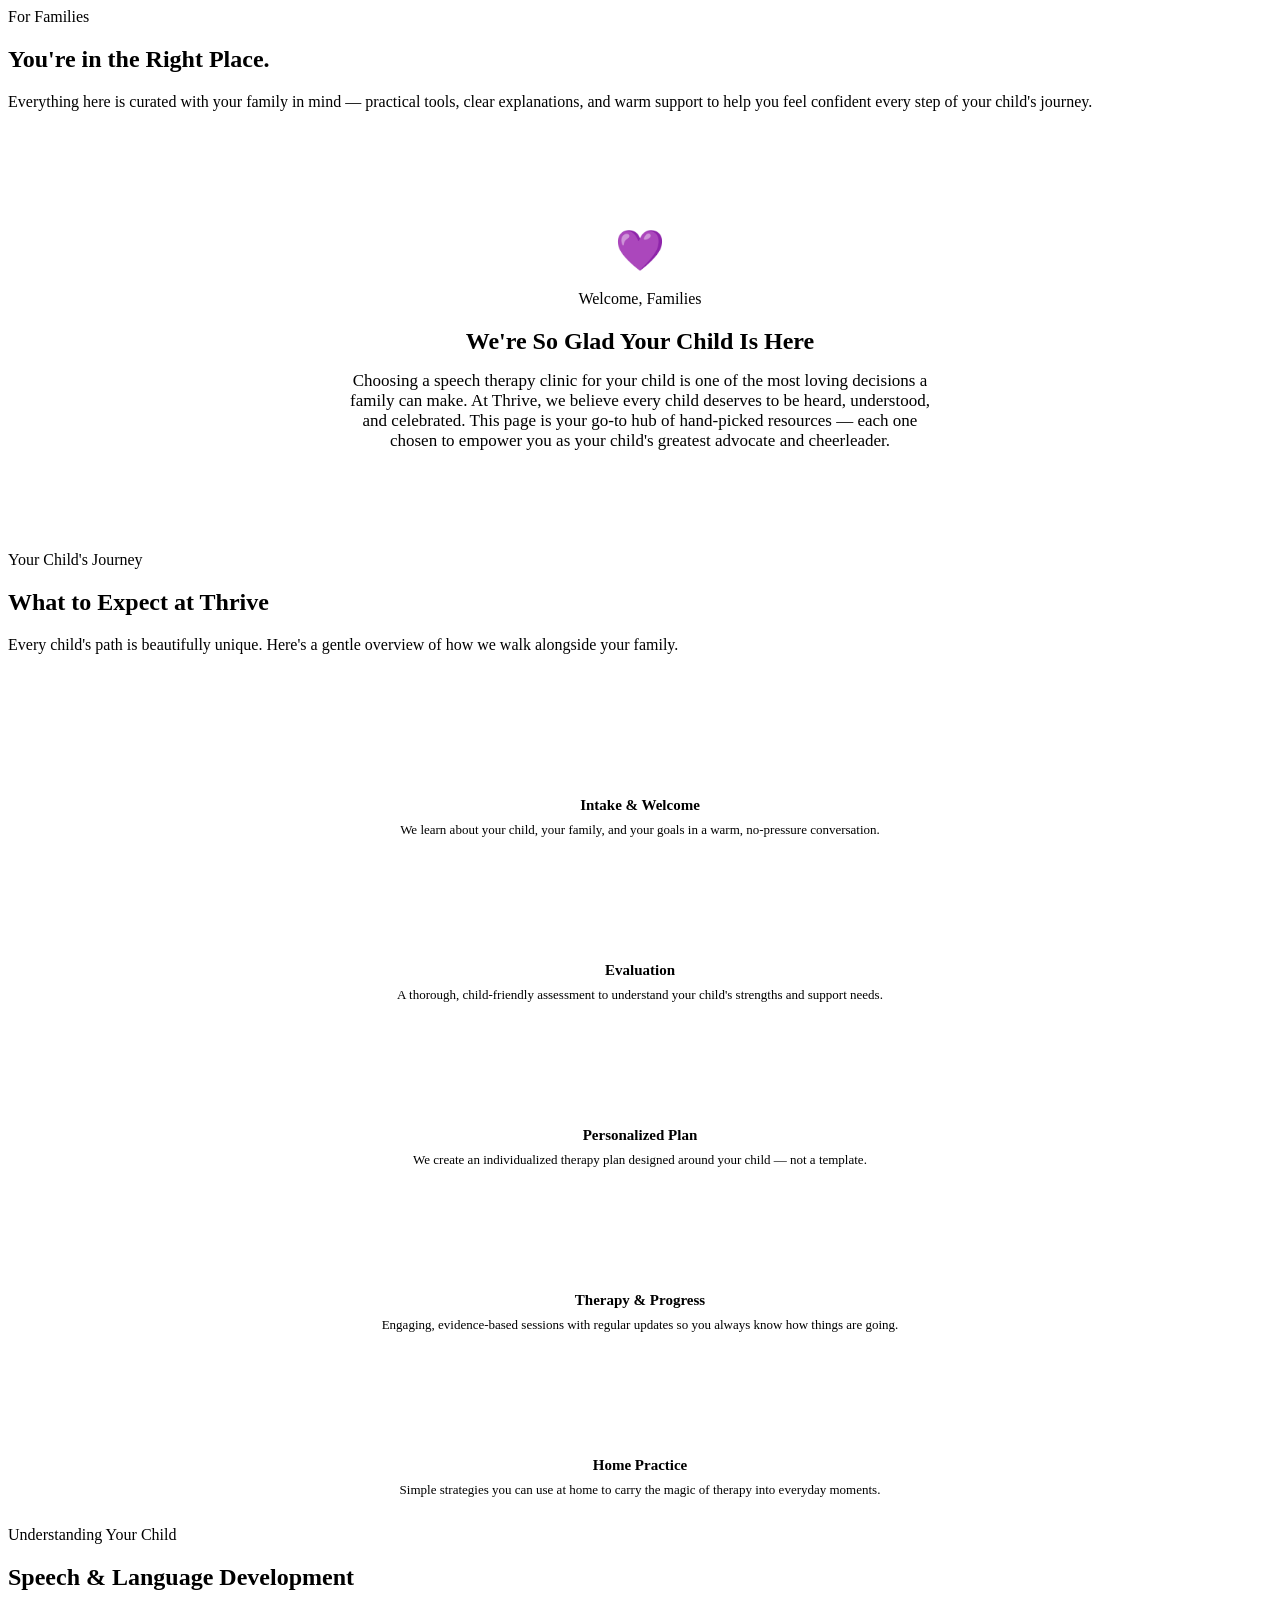
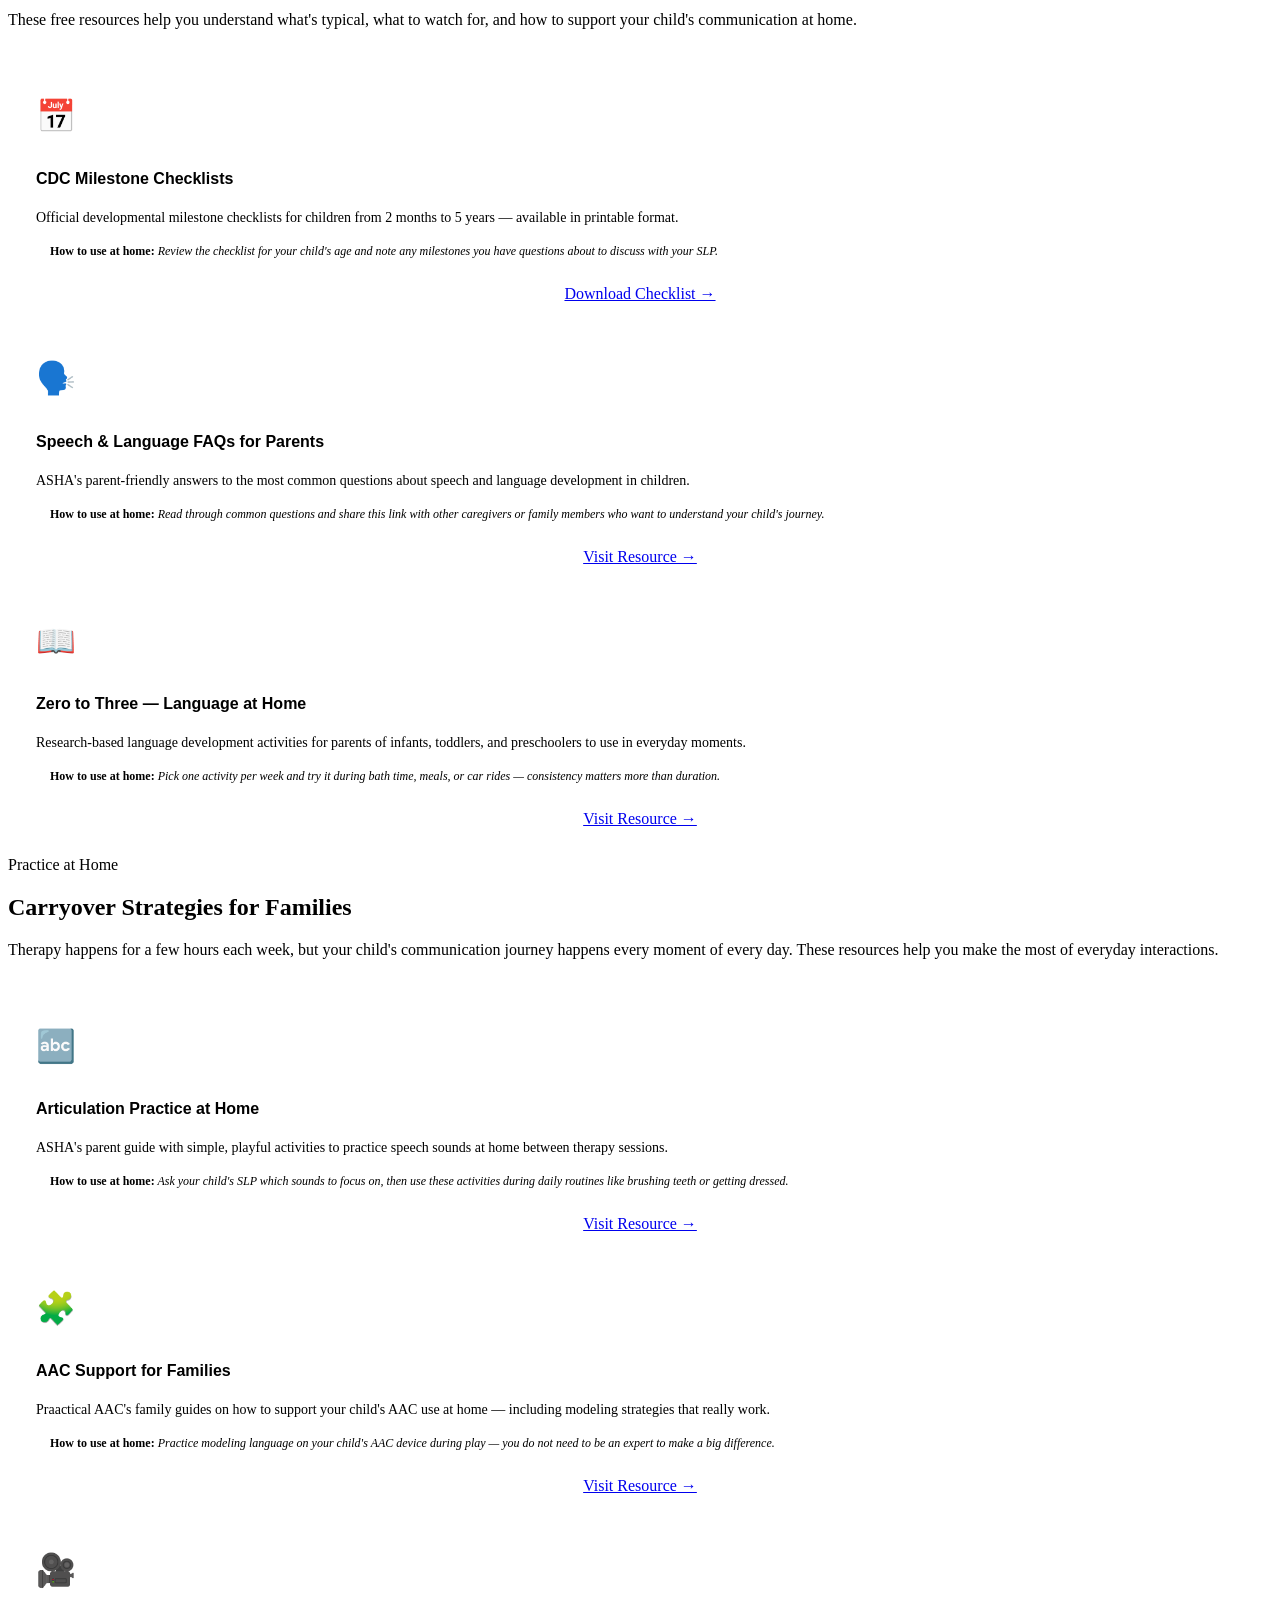
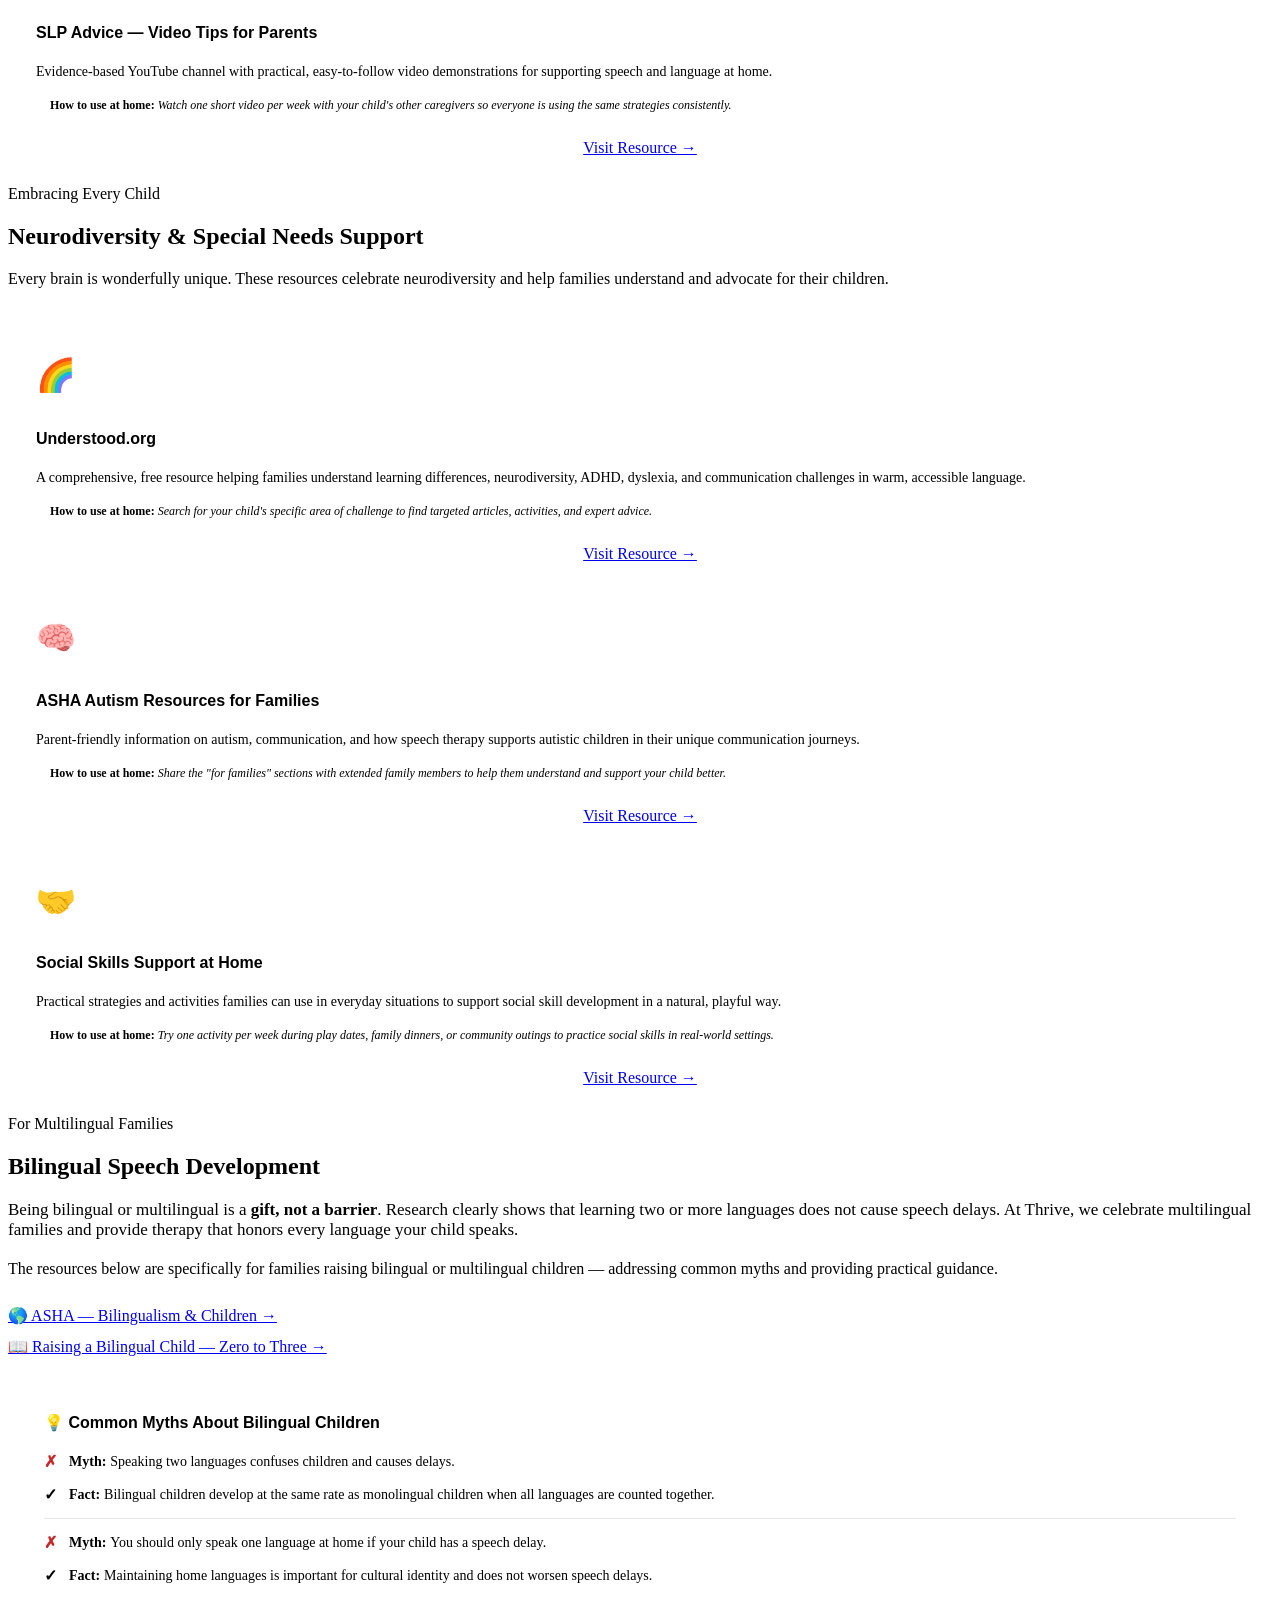
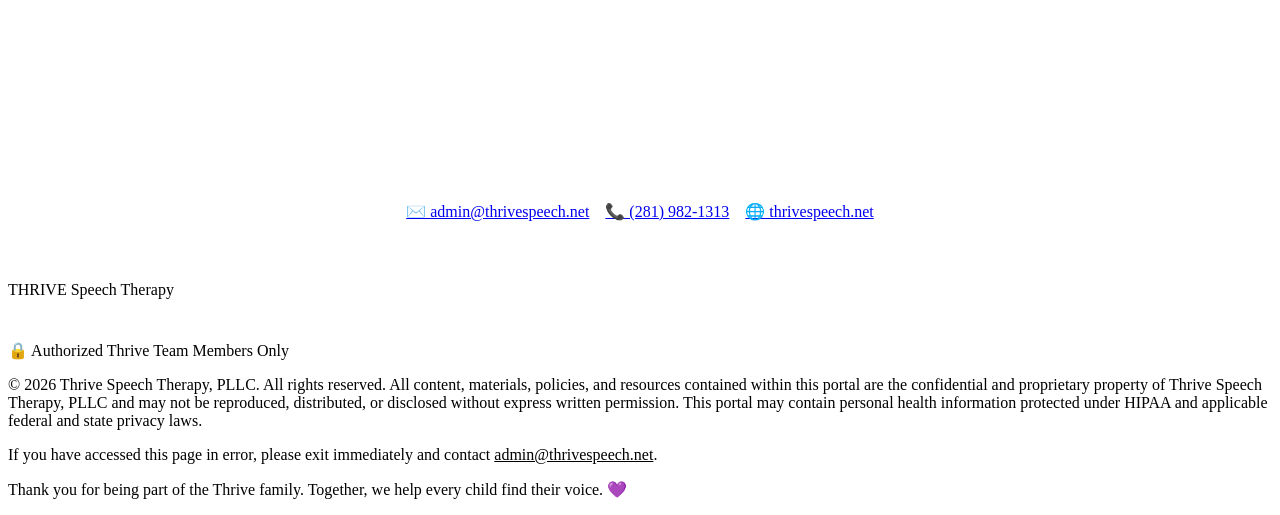
==== parent-resources.html @ df0f77d0 "Add files via upload" ====
<!DOCTYPE html>
<html lang="en">
<head>
<meta charset="UTF-8">
<meta name="viewport" content="width=device-width, initial-scale=1.0">
<title>Parent Resources — Thrive Speech Therapy Internal Portal</title>
<link rel="stylesheet" href="assets/styles.css">
<style>
  .step-card {
    text-align: center;
    padding: 28px 20px;
    background: var(--white);
    border-radius: var(--radius);
    border: 1px solid var(--border);
    transition: all 0.25s;
    position: relative;
  }
  .step-card:hover { transform: translateY(-4px); box-shadow: var(--shadow-hover); }
  .step-num-circle {
    width: 48px; height: 48px;
    border-radius: 50%;
    background: linear-gradient(135deg, var(--mauve), var(--lavender));
    color: #fff;
    font-family: 'Poppins', sans-serif;
    font-size: 18px;
    font-weight: 700;
    display: flex;
    align-items: center;
    justify-content: center;
    margin: 0 auto 16px;
  }
  .step-card h4 { color: var(--dark); margin-bottom: 8px; font-size: 15px; }
  .step-card p { font-size: 13px; margin: 0; }
  .parent-resource-card {
    background: var(--white);
    border: 1px solid var(--border);
    border-radius: var(--radius);
    padding: 28px;
    transition: all 0.25s;
    height: 100%;
    display: flex;
    flex-direction: column;
  }
  .parent-resource-card:hover { transform: translateY(-4px); box-shadow: var(--shadow-hover); border-color: var(--lavender); }
  .parent-resource-card .card-icon { font-size: 32px; margin-bottom: 14px; display: block; }
  .parent-resource-card h4 { color: var(--dark); font-family: 'Poppins', sans-serif; font-size: 16px; margin-bottom: 8px; }
  .parent-resource-card p { font-size: 14px; color: var(--text-muted); flex: 1; margin-bottom: 8px; }
  .home-tip {
    background: var(--off-white);
    border-left: 3px solid var(--sage);
    border-radius: 0 var(--radius-sm) var(--radius-sm) 0;
    padding: 10px 14px;
    font-size: 12px;
    color: var(--text-muted);
    margin-bottom: 16px;
    font-style: italic;
  }
  .home-tip strong { color: var(--sage-dark); font-style: normal; }
  .parent-resource-card .btn { width: 100%; text-align: center; justify-content: center; }
</style>
</head>
<body>

<!-- HERO -->
<section class="hero" style="background:linear-gradient(135deg, var(--sage) 0%, #5a7a72 40%, var(--mauve) 100%);">
  <div class="hero-badge">For Families</div>
  <h1>You're in the Right Place.</h1>
  <p>Everything here is curated with your family in mind — practical tools, clear explanations, and warm support to help you feel confident every step of your child's journey.</p>
</section>

<!-- WELCOME MESSAGE -->
<section class="section-sm bg-off-white" style="padding:60px 0;">
  <div class="container">
    <div style="background:var(--white);border-radius:var(--radius);padding:40px;border:1px solid var(--border);max-width:800px;margin:0 auto;text-align:center;">
      <span style="font-size:40px;display:block;margin-bottom:16px;">💜</span>
      <span class="section-label" style="text-align:center;display:block;">Welcome, Families</span>
      <h2 style="color:var(--dark);margin-bottom:16px;">We're So Glad Your Child Is Here</h2>
      <p style="font-size:17px;max-width:600px;margin:0 auto;">Choosing a speech therapy clinic for your child is one of the most loving decisions a family can make. At Thrive, we believe every child deserves to be heard, understood, and celebrated. This page is your go-to hub of hand-picked resources — each one chosen to empower you as your child's greatest advocate and cheerleader.</p>
    </div>
  </div>
</section>

<!-- WHAT TO EXPECT -->
<section class="section bg-white">
  <div class="container">
    <span class="section-label">Your Child's Journey</span>
    <h2 class="section-title">What to Expect at Thrive</h2>
    <div class="divider"></div>
    <p class="section-subtitle" style="margin-bottom:48px;">Every child's path is beautifully unique. Here's a gentle overview of how we walk alongside your family.</p>
    <div class="grid-4" style="gap:20px;">
      <div class="step-card">
        <div class="step-num-circle">1</div>
        <h4>Intake & Welcome</h4>
        <p>We learn about your child, your family, and your goals in a warm, no-pressure conversation.</p>
      </div>
      <div class="step-card">
        <div class="step-num-circle">2</div>
        <h4>Evaluation</h4>
        <p>A thorough, child-friendly assessment to understand your child's strengths and support needs.</p>
      </div>
      <div class="step-card">
        <div class="step-num-circle">3</div>
        <h4>Personalized Plan</h4>
        <p>We create an individualized therapy plan designed around your child — not a template.</p>
      </div>
      <div class="step-card">
        <div class="step-num-circle">4</div>
        <h4>Therapy & Progress</h4>
        <p>Engaging, evidence-based sessions with regular updates so you always know how things are going.</p>
      </div>
      <div class="step-card">
        <div class="step-num-circle">5</div>
        <h4>Home Practice</h4>
        <p>Simple strategies you can use at home to carry the magic of therapy into everyday moments.</p>
      </div>
    </div>
  </div>
</section>

<!-- SPEECH DEVELOPMENT -->
<section class="section bg-off-white">
  <div class="container">
    <span class="section-label">Understanding Your Child</span>
    <h2 class="section-title">Speech &amp; Language Development</h2>
    <div class="divider"></div>
    <p class="section-subtitle" style="margin-bottom:40px;">These free resources help you understand what's typical, what to watch for, and how to support your child's communication at home.</p>
    <div class="grid-3">
      <div class="parent-resource-card">
        <span class="card-icon">📅</span>
        <h4>CDC Milestone Checklists</h4>
        <p>Official developmental milestone checklists for children from 2 months to 5 years — available in printable format.</p>
        <div class="home-tip"><strong>How to use at home:</strong> Review the checklist for your child's age and note any milestones you have questions about to discuss with your SLP.</div>
        <a href="https://www.cdc.gov/ncbddd/actearly/pdf/checklists/Checklists-with-Tips_Reader_508.pdf" target="_blank" rel="noopener" class="btn btn-sage">Download Checklist →</a>
      </div>
      <div class="parent-resource-card">
        <span class="card-icon">🗣️</span>
        <h4>Speech & Language FAQs for Parents</h4>
        <p>ASHA's parent-friendly answers to the most common questions about speech and language development in children.</p>
        <div class="home-tip"><strong>How to use at home:</strong> Read through common questions and share this link with other caregivers or family members who want to understand your child's journey.</div>
        <a href="https://www.asha.org/public/speech/development/speech-and-language-development-faqs/" target="_blank" rel="noopener" class="btn btn-sage">Visit Resource →</a>
      </div>
      <div class="parent-resource-card">
        <span class="card-icon">📖</span>
        <h4>Zero to Three — Language at Home</h4>
        <p>Research-based language development activities for parents of infants, toddlers, and preschoolers to use in everyday moments.</p>
        <div class="home-tip"><strong>How to use at home:</strong> Pick one activity per week and try it during bath time, meals, or car rides — consistency matters more than duration.</div>
        <a href="https://www.zerotothree.org/early-development/talking-and-communication/" target="_blank" rel="noopener" class="btn btn-sage">Visit Resource →</a>
      </div>
    </div>
  </div>
</section>

<!-- HOME PRACTICE -->
<section class="section bg-white">
  <div class="container">
    <span class="section-label">Practice at Home</span>
    <h2 class="section-title">Carryover Strategies for Families</h2>
    <div class="divider"></div>
    <p class="section-subtitle" style="margin-bottom:40px;">Therapy happens for a few hours each week, but your child's communication journey happens every moment of every day. These resources help you make the most of everyday interactions.</p>
    <div class="grid-3">
      <div class="parent-resource-card">
        <span class="card-icon">🔤</span>
        <h4>Articulation Practice at Home</h4>
        <p>ASHA's parent guide with simple, playful activities to practice speech sounds at home between therapy sessions.</p>
        <div class="home-tip"><strong>How to use at home:</strong> Ask your child's SLP which sounds to focus on, then use these activities during daily routines like brushing teeth or getting dressed.</div>
        <a href="https://www.asha.org/public/speech/disorders/speech-sound-disorders-articulation-and-phonology/" target="_blank" rel="noopener" class="btn btn-outline">Visit Resource →</a>
      </div>
      <div class="parent-resource-card">
        <span class="card-icon">🧩</span>
        <h4>AAC Support for Families</h4>
        <p>Praactical AAC's family guides on how to support your child's AAC use at home — including modeling strategies that really work.</p>
        <div class="home-tip"><strong>How to use at home:</strong> Practice modeling language on your child's AAC device during play — you do not need to be an expert to make a big difference.</div>
        <a href="https://www.praacticalaac.org/category/families/" target="_blank" rel="noopener" class="btn btn-outline">Visit Resource →</a>
      </div>
      <div class="parent-resource-card">
        <span class="card-icon">🎥</span>
        <h4>SLP Advice — Video Tips for Parents</h4>
        <p>Evidence-based YouTube channel with practical, easy-to-follow video demonstrations for supporting speech and language at home.</p>
        <div class="home-tip"><strong>How to use at home:</strong> Watch one short video per week with your child's other caregivers so everyone is using the same strategies consistently.</div>
        <a href="https://www.youtube.com/@SLPAdvice" target="_blank" rel="noopener" class="btn btn-outline">Visit Resource →</a>
      </div>
    </div>
  </div>
</section>

<!-- NEURODIVERSITY & SPECIAL NEEDS -->
<section class="section bg-sage-soft">
  <div class="container">
    <span class="section-label">Embracing Every Child</span>
    <h2 class="section-title">Neurodiversity &amp; Special Needs Support</h2>
    <div class="divider" style="background:linear-gradient(to right, var(--sage), var(--lavender));"></div>
    <p class="section-subtitle" style="margin-bottom:40px;">Every brain is wonderfully unique. These resources celebrate neurodiversity and help families understand and advocate for their children.</p>
    <div class="grid-3">
      <div class="parent-resource-card">
        <span class="card-icon">🌈</span>
        <h4>Understood.org</h4>
        <p>A comprehensive, free resource helping families understand learning differences, neurodiversity, ADHD, dyslexia, and communication challenges in warm, accessible language.</p>
        <div class="home-tip"><strong>How to use at home:</strong> Search for your child's specific area of challenge to find targeted articles, activities, and expert advice.</div>
        <a href="https://www.understood.org/" target="_blank" rel="noopener" class="btn btn-sage">Visit Resource →</a>
      </div>
      <div class="parent-resource-card">
        <span class="card-icon">🧠</span>
        <h4>ASHA Autism Resources for Families</h4>
        <p>Parent-friendly information on autism, communication, and how speech therapy supports autistic children in their unique communication journeys.</p>
        <div class="home-tip"><strong>How to use at home:</strong> Share the "for families" sections with extended family members to help them understand and support your child better.</div>
        <a href="https://www.asha.org/public/speech/disorders/autism/" target="_blank" rel="noopener" class="btn btn-sage">Visit Resource →</a>
      </div>
      <div class="parent-resource-card">
        <span class="card-icon">🤝</span>
        <h4>Social Skills Support at Home</h4>
        <p>Practical strategies and activities families can use in everyday situations to support social skill development in a natural, playful way.</p>
        <div class="home-tip"><strong>How to use at home:</strong> Try one activity per week during play dates, family dinners, or community outings to practice social skills in real-world settings.</div>
        <a href="https://www.understood.org/articles/social-skills-activities-for-kids" target="_blank" rel="noopener" class="btn btn-sage">Visit Resource →</a>
      </div>
    </div>
  </div>
</section>

<!-- BILINGUAL FAMILIES -->
<section class="section bg-white">
  <div class="container">
    <span class="section-label">For Multilingual Families</span>
    <h2 class="section-title">Bilingual Speech Development</h2>
    <div class="divider"></div>
    <div class="grid-2" style="gap:48px;align-items:center;">
      <div>
        <p style="font-size:17px;margin-bottom:20px;">Being bilingual or multilingual is a <strong style="color:var(--mauve);">gift, not a barrier</strong>. Research clearly shows that learning two or more languages does not cause speech delays. At Thrive, we celebrate multilingual families and provide therapy that honors every language your child speaks.</p>
        <p style="margin-bottom:28px;">The resources below are specifically for families raising bilingual or multilingual children — addressing common myths and providing practical guidance.</p>
        <div style="display:flex;flex-direction:column;gap:12px;">
          <a href="https://www.asha.org/public/speech/development/bilingualism/" target="_blank" rel="noopener" class="btn btn-outline">🌎 ASHA — Bilingualism & Children →</a>
          <a href="https://www.zerotothree.org/early-development/talking-and-communication/raising-a-bilingual-child/" target="_blank" rel="noopener" class="btn btn-outline">📖 Raising a Bilingual Child — Zero to Three →</a>
        </div>
      </div>
      <div style="background:var(--lilac);border-radius:var(--radius);padding:36px;">
        <h4 style="color:var(--dark);font-family:'Poppins',sans-serif;margin-bottom:20px;">💡 Common Myths About Bilingual Children</h4>
        <div style="display:flex;flex-direction:column;gap:14px;">
          <div style="display:flex;gap:12px;align-items:flex-start;">
            <span style="color:#C62828;font-weight:700;flex-shrink:0;">✗</span>
            <div><strong style="font-size:14px;color:var(--dark);">Myth:</strong> <span style="font-size:14px;color:var(--text-muted);">Speaking two languages confuses children and causes delays.</span></div>
          </div>
          <div style="display:flex;gap:12px;align-items:flex-start;">
            <span style="color:var(--sage);font-weight:700;flex-shrink:0;">✓</span>
            <div><strong style="font-size:14px;color:var(--dark);">Fact:</strong> <span style="font-size:14px;color:var(--text-muted);">Bilingual children develop at the same rate as monolingual children when all languages are counted together.</span></div>
          </div>
          <div style="height:1px;background:rgba(104,91,114,0.15);"></div>
          <div style="display:flex;gap:12px;align-items:flex-start;">
            <span style="color:#C62828;font-weight:700;flex-shrink:0;">✗</span>
            <div><strong style="font-size:14px;color:var(--dark);">Myth:</strong> <span style="font-size:14px;color:var(--text-muted);">You should only speak one language at home if your child has a speech delay.</span></div>
          </div>
          <div style="display:flex;gap:12px;align-items:flex-start;">
            <span style="color:var(--sage);font-weight:700;flex-shrink:0;">✓</span>
            <div><strong style="font-size:14px;color:var(--dark);">Fact:</strong> <span style="font-size:14px;color:var(--text-muted);">Maintaining home languages is important for cultural identity and does not worsen speech delays.</span></div>
          </div>
        </div>
      </div>
    </div>
  </div>
</section>

<!-- CONTACT & SUPPORT -->
<section class="section-sm bg-mauve" style="padding:60px 0;text-align:center;">
  <div class="container">
    <h3 style="color:#fff;font-family:'Poppins',sans-serif;margin-bottom:12px;">We Are Always Here for Your Family</h3>
    <p style="color:rgba(255,255,255,0.8);margin-bottom:28px;max-width:500px;margin-left:auto;margin-right:auto;">Have a question about your child's progress, a resource, or anything at all? Please reach out — we are honored to support your family's journey.</p>
    <div style="display:flex;gap:16px;justify-content:center;flex-wrap:wrap;">
      <a href="mailto:admin@thrivespeech.net" class="btn btn-secondary">✉️ admin@thrivespeech.net</a>
      <a href="tel:+12819821313" class="btn btn-secondary">📞 (281) 982-1313</a>
      <a href="https://thrivespeech.net" target="_blank" rel="noopener" class="btn btn-secondary">🌐 thrivespeech.net</a>
    </div>
  </div>
</section>

<!-- FOOTER -->
<footer class="site-footer">
  <div class="footer-logo">THRIVE Speech Therapy</div>
  <p style="color:rgba(255,255,255,0.6);font-size:13px;">Internal Staff Portal</p>
  <div class="footer-restricted">🔒 Authorized Thrive Team Members Only</div>
  <p class="footer-legal">© 2026 Thrive Speech Therapy, PLLC. All rights reserved. All content, materials, policies, and resources contained within this portal are the confidential and proprietary property of Thrive Speech Therapy, PLLC and may not be reproduced, distributed, or disclosed without express written permission. This portal may contain personal health information protected under HIPAA and applicable federal and state privacy laws.</p>
  <p class="footer-legal">If you have accessed this page in error, please exit immediately and contact <a href="mailto:admin@thrivespeech.net" style="color:var(--lavender);">admin@thrivespeech.net</a>.</p>
  <p class="footer-heart">Thank you for being part of the Thrive family. Together, we help every child find their voice. 💜</p>
</footer>

</body>
</html>
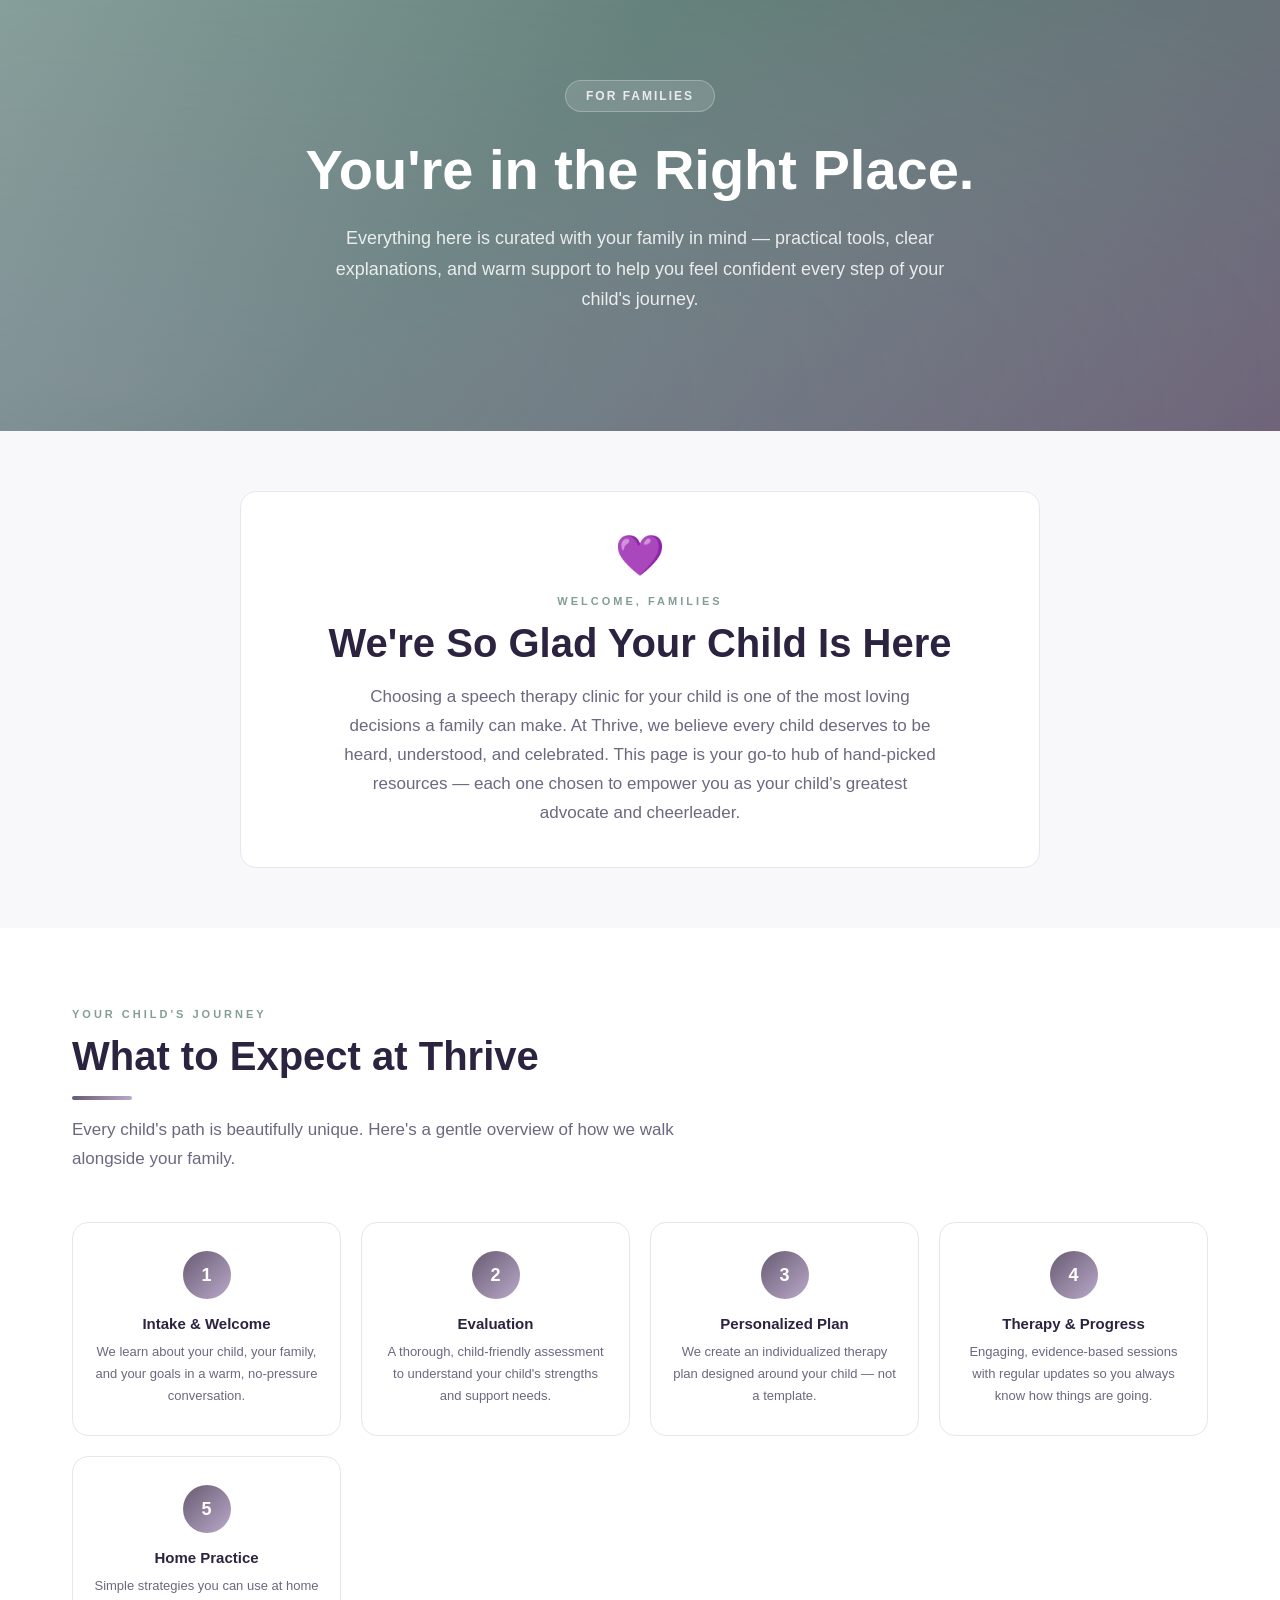
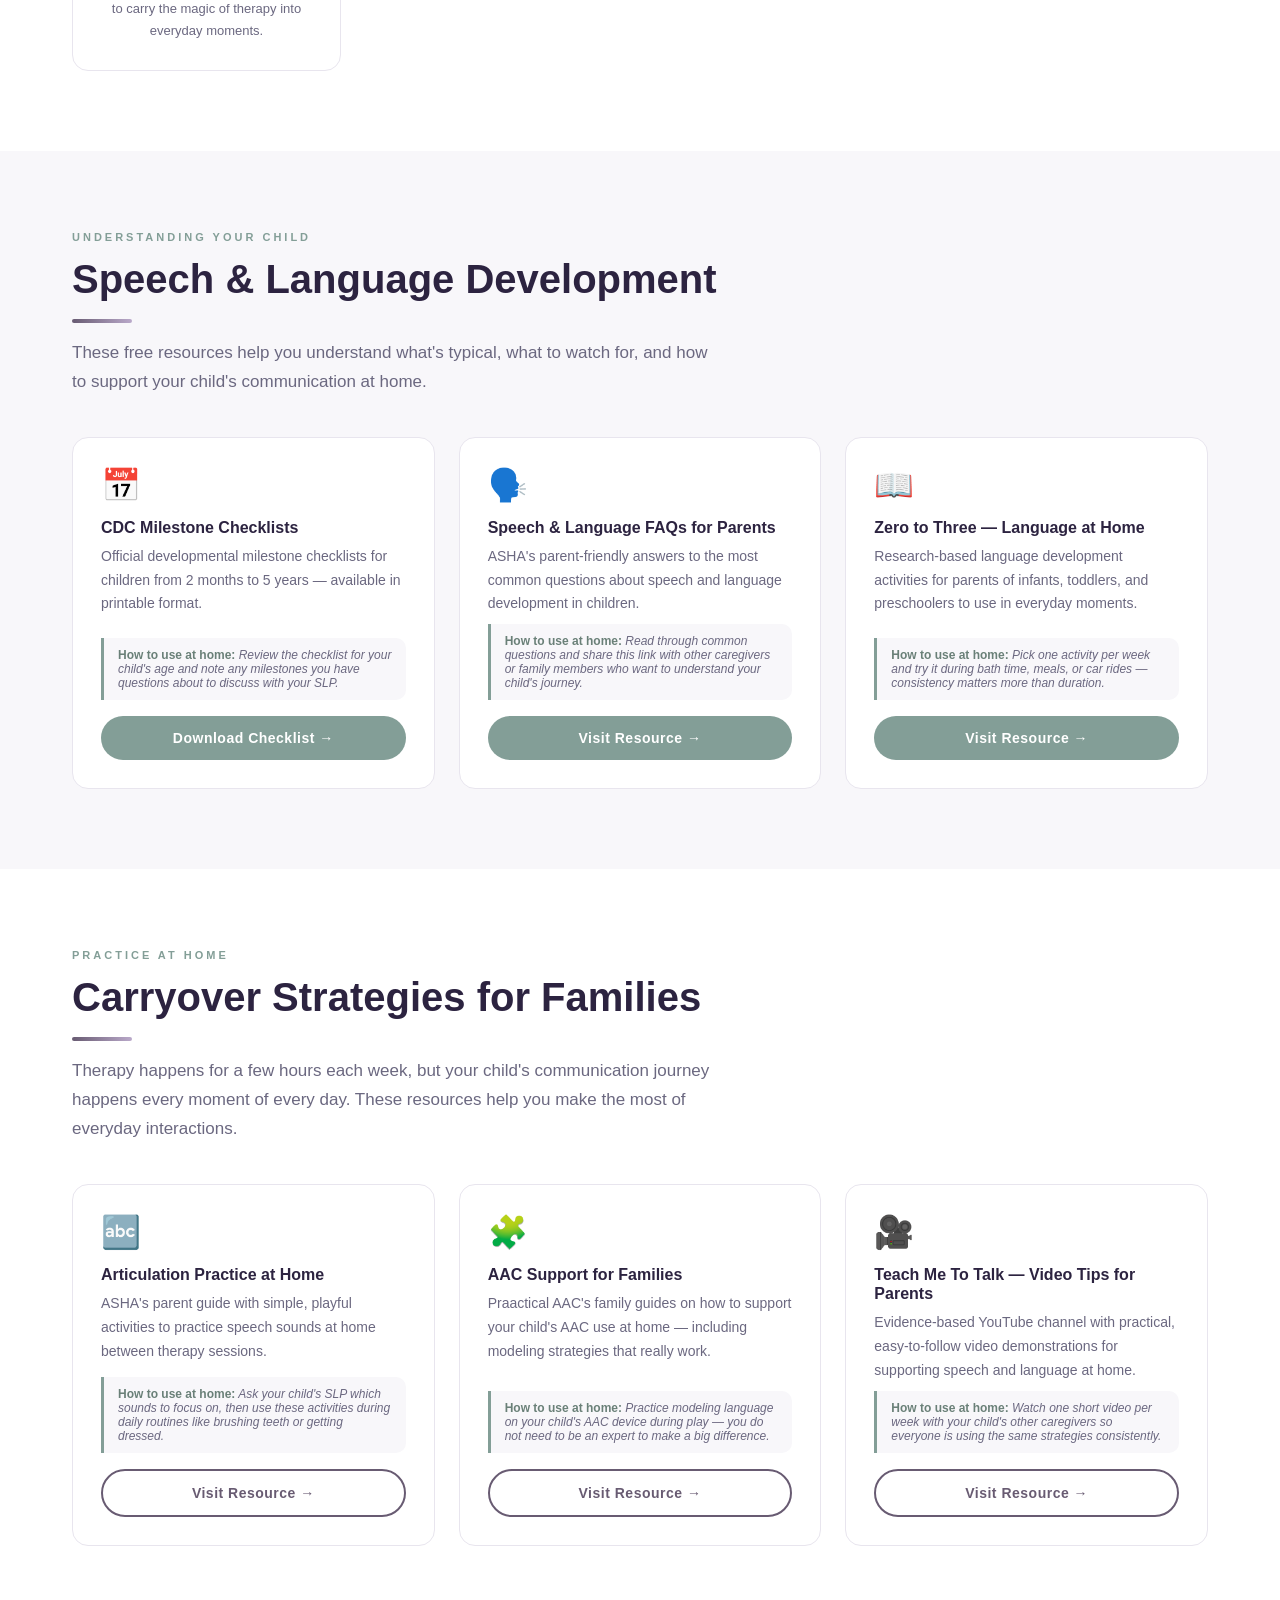
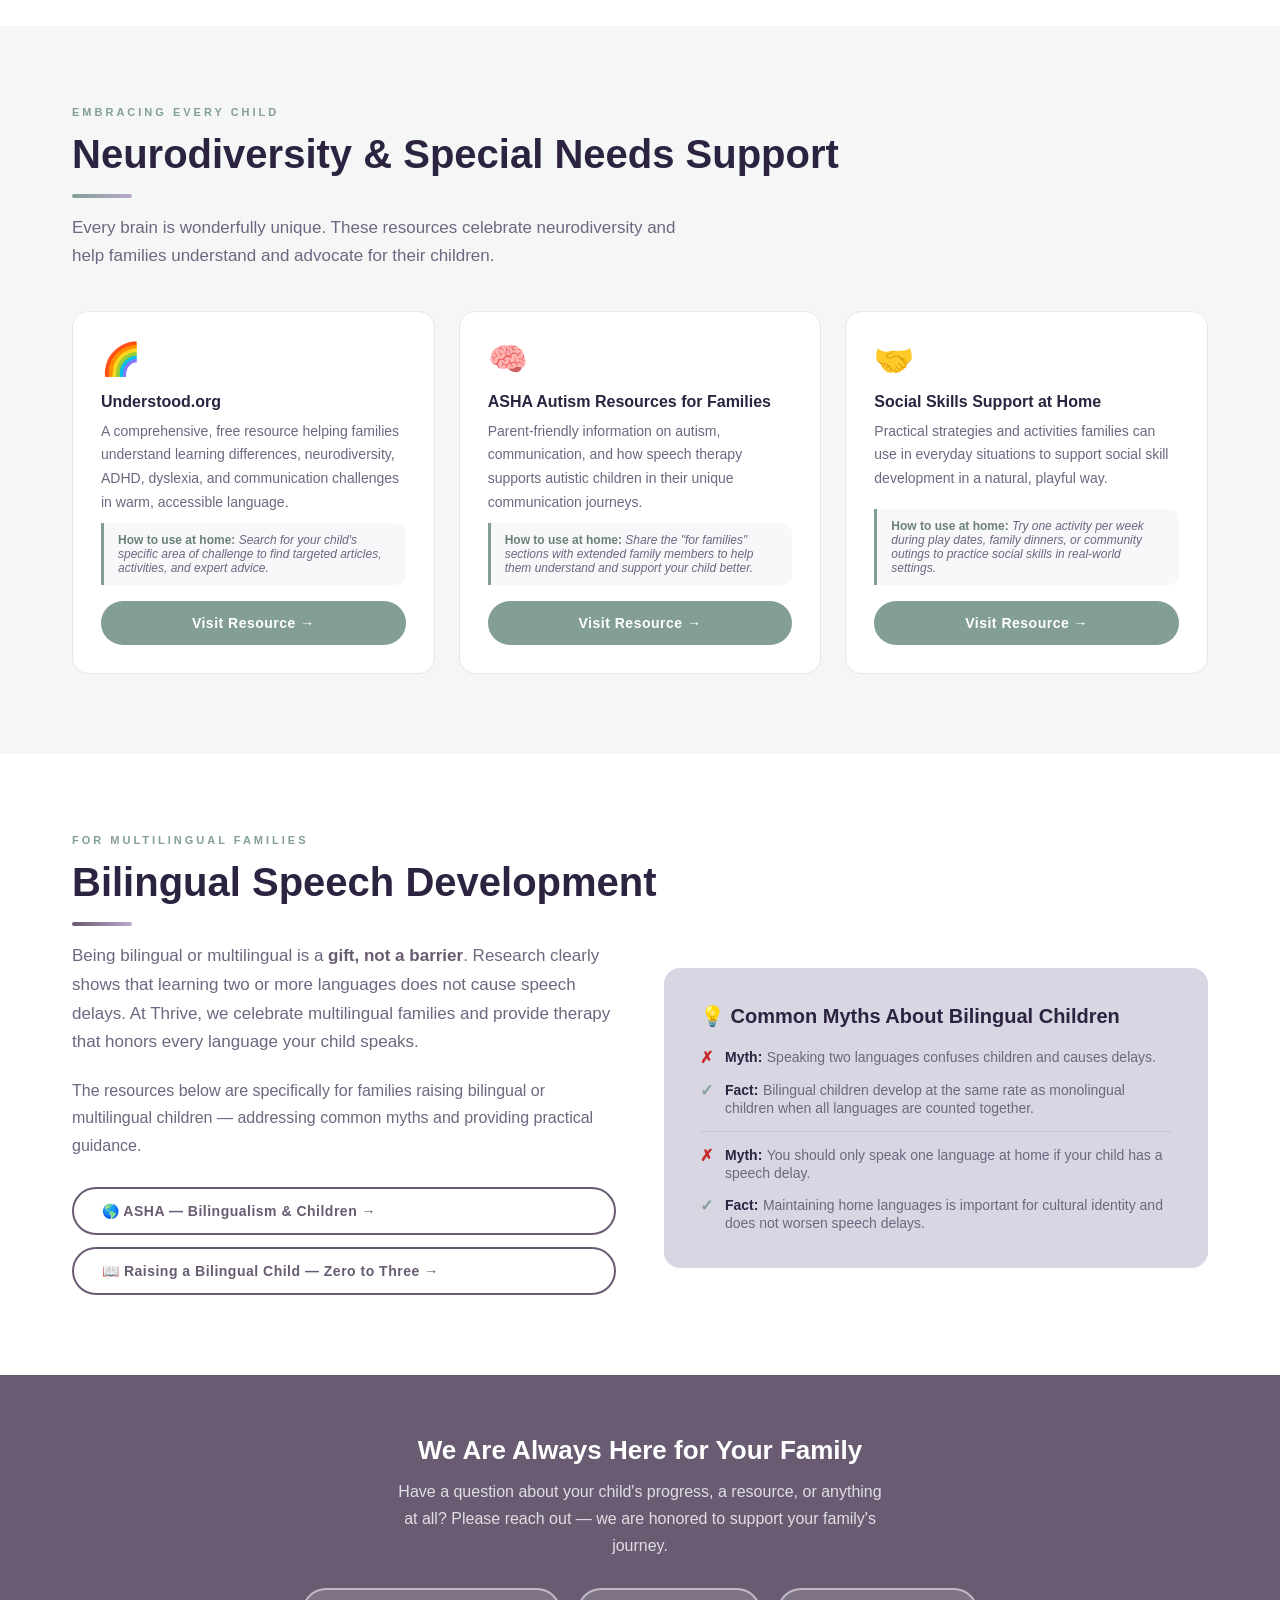
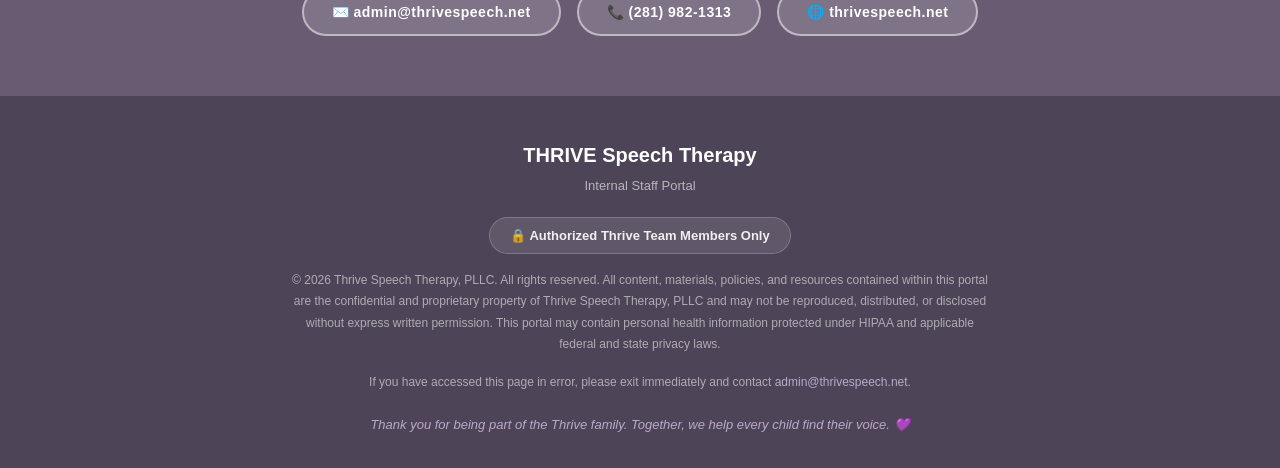
==== commit 8482e069: "Parent resources: replace dead outside links Co-Authored-By: Claude Opus 5.5 <noreply@anthropic.com>" ====
--- a/parent-resources.html
+++ b/parent-resources.html
@@ -130,14 +130,14 @@
         <h4>CDC Milestone Checklists</h4>
         <p>Official developmental milestone checklists for children from 2 months to 5 years — available in printable format.</p>
         <div class="home-tip"><strong>How to use at home:</strong> Review the checklist for your child's age and note any milestones you have questions about to discuss with your SLP.</div>
-        <a href="https://www.cdc.gov/ncbddd/actearly/pdf/checklists/Checklists-with-Tips_Reader_508.pdf" target="_blank" rel="noopener" class="btn btn-sage">Download Checklist →</a>
+        <a href="https://www.cdc.gov/act-early/resources/milestone-checklists.html" target="_blank" rel="noopener" class="btn btn-sage">Download Checklist →</a>
       </div>
       <div class="parent-resource-card">
         <span class="card-icon">🗣️</span>
         <h4>Speech & Language FAQs for Parents</h4>
         <p>ASHA's parent-friendly answers to the most common questions about speech and language development in children.</p>
         <div class="home-tip"><strong>How to use at home:</strong> Read through common questions and share this link with other caregivers or family members who want to understand your child's journey.</div>
-        <a href="https://www.asha.org/public/speech/development/speech-and-language-development-faqs/" target="_blank" rel="noopener" class="btn btn-sage">Visit Resource →</a>
+        <a href="https://helpingyoucommunicate.org/article/tips-for-your-childs-speech-and-language-development" target="_blank" rel="noopener" class="btn btn-sage">Visit Resource →</a>
       </div>
       <div class="parent-resource-card">
         <span class="card-icon">📖</span>
@@ -163,21 +163,21 @@
         <h4>Articulation Practice at Home</h4>
         <p>ASHA's parent guide with simple, playful activities to practice speech sounds at home between therapy sessions.</p>
         <div class="home-tip"><strong>How to use at home:</strong> Ask your child's SLP which sounds to focus on, then use these activities during daily routines like brushing teeth or getting dressed.</div>
-        <a href="https://www.asha.org/public/speech/disorders/speech-sound-disorders-articulation-and-phonology/" target="_blank" rel="noopener" class="btn btn-outline">Visit Resource →</a>
+        <a href="https://helpingyoucommunicate.org/article/speech-sound-disorders" target="_blank" rel="noopener" class="btn btn-outline">Visit Resource →</a>
       </div>
       <div class="parent-resource-card">
         <span class="card-icon">🧩</span>
         <h4>AAC Support for Families</h4>
         <p>Praactical AAC's family guides on how to support your child's AAC use at home — including modeling strategies that really work.</p>
         <div class="home-tip"><strong>How to use at home:</strong> Practice modeling language on your child's AAC device during play — you do not need to be an expert to make a big difference.</div>
-        <a href="https://www.praacticalaac.org/category/families/" target="_blank" rel="noopener" class="btn btn-outline">Visit Resource →</a>
+        <a href="https://praacticalaac.org/getting-started-with-stepping-into-aac/" target="_blank" rel="noopener" class="btn btn-outline">Visit Resource →</a>
       </div>
       <div class="parent-resource-card">
         <span class="card-icon">🎥</span>
-        <h4>SLP Advice — Video Tips for Parents</h4>
+        <h4>Teach Me To Talk — Video Tips for Parents</h4>
         <p>Evidence-based YouTube channel with practical, easy-to-follow video demonstrations for supporting speech and language at home.</p>
         <div class="home-tip"><strong>How to use at home:</strong> Watch one short video per week with your child's other caregivers so everyone is using the same strategies consistently.</div>
-        <a href="https://www.youtube.com/@SLPAdvice" target="_blank" rel="noopener" class="btn btn-outline">Visit Resource →</a>
+        <a href="https://www.youtube.com/@teachmetotalk" target="_blank" rel="noopener" class="btn btn-outline">Visit Resource →</a>
       </div>
     </div>
   </div>
@@ -203,14 +203,14 @@
         <h4>ASHA Autism Resources for Families</h4>
         <p>Parent-friendly information on autism, communication, and how speech therapy supports autistic children in their unique communication journeys.</p>
         <div class="home-tip"><strong>How to use at home:</strong> Share the "for families" sections with extended family members to help them understand and support your child better.</div>
-        <a href="https://www.asha.org/public/speech/disorders/autism/" target="_blank" rel="noopener" class="btn btn-sage">Visit Resource →</a>
+        <a href="https://www.asha.org/public/early-intervention-for-children-with-autism/" target="_blank" rel="noopener" class="btn btn-sage">Visit Resource →</a>
       </div>
       <div class="parent-resource-card">
         <span class="card-icon">🤝</span>
         <h4>Social Skills Support at Home</h4>
         <p>Practical strategies and activities families can use in everyday situations to support social skill development in a natural, playful way.</p>
         <div class="home-tip"><strong>How to use at home:</strong> Try one activity per week during play dates, family dinners, or community outings to practice social skills in real-world settings.</div>
-        <a href="https://www.understood.org/articles/social-skills-activities-for-kids" target="_blank" rel="noopener" class="btn btn-sage">Visit Resource →</a>
+        <a href="https://www.understood.org/en/articles/8-ways-to-help-your-grade-schooler-learn-social-cues" target="_blank" rel="noopener" class="btn btn-sage">Visit Resource →</a>
       </div>
     </div>
   </div>
@@ -227,7 +227,7 @@
         <p style="font-size:17px;margin-bottom:20px;">Being bilingual or multilingual is a <strong style="color:var(--mauve);">gift, not a barrier</strong>. Research clearly shows that learning two or more languages does not cause speech delays. At Thrive, we celebrate multilingual families and provide therapy that honors every language your child speaks.</p>
         <p style="margin-bottom:28px;">The resources below are specifically for families raising bilingual or multilingual children — addressing common myths and providing practical guidance.</p>
         <div style="display:flex;flex-direction:column;gap:12px;">
-          <a href="https://www.asha.org/public/speech/development/bilingualism/" target="_blank" rel="noopener" class="btn btn-outline">🌎 ASHA — Bilingualism & Children →</a>
+          <a href="https://helpingyoucommunicate.org/article/learning-more-than-one-language" target="_blank" rel="noopener" class="btn btn-outline">🌎 ASHA — Bilingualism & Children →</a>
           <a href="https://www.zerotothree.org/early-development/talking-and-communication/raising-a-bilingual-child/" target="_blank" rel="noopener" class="btn btn-outline">📖 Raising a Bilingual Child — Zero to Three →</a>
         </div>
       </div>
--- a/assets/styles.css
+++ b/assets/styles.css
@@ -0,0 +1,349 @@
+/* ============================================
+   THRIVE SPEECH THERAPY — INTERNAL PORTAL
+   Shared Stylesheet
+   Colors: #685B72 | #BAA9CA | #D8D6E2 | #839E97
+   Fonts: Poppins (titles) | Montserrat (body)
+============================================ */
+
+@import url('https://fonts.googleapis.com/css2?family=Poppins:wght@400;500;600;700;800&family=Montserrat:wght@400;500;600;700&display=swap');
+
+/* --- RESET & BASE --- */
+*, *::before, *::after { box-sizing: border-box; margin: 0; padding: 0; }
+
+html, body {
+  width: 100%;
+  min-height: 100vh;
+  overflow-x: hidden;
+  font-family: 'Montserrat', sans-serif;
+  font-size: 16px;
+  color: #2C2340;
+  background: #fff;
+  -webkit-font-smoothing: antialiased;
+}
+
+/* --- CSS VARIABLES --- */
+:root {
+  --mauve: #685B72;
+  --mauve-dark: #4e4457;
+  --lavender: #BAA9CA;
+  --lilac: #D8D6E2;
+  --sage: #839E97;
+  --sage-dark: #6a8078;
+  --white: #FFFFFF;
+  --off-white: #F8F7FA;
+  --dark: #2C2340;
+  --text-muted: #6B6880;
+  --border: #E8E5EE;
+  --shadow: 0 4px 24px rgba(104, 91, 114, 0.12);
+  --shadow-hover: 0 8px 32px rgba(104, 91, 114, 0.22);
+  --radius: 16px;
+  --radius-sm: 10px;
+  --radius-pill: 100px;
+}
+
+/* --- TYPOGRAPHY --- */
+h1, h2, h3, h4 { font-family: 'Poppins', sans-serif; font-weight: 700; line-height: 1.2; }
+h1 { font-size: clamp(32px, 5vw, 56px); }
+h2 { font-size: clamp(24px, 3.5vw, 40px); }
+h3 { font-size: clamp(18px, 2.5vw, 26px); }
+h4 { font-size: clamp(16px, 2vw, 20px); font-weight: 600; }
+p { font-family: 'Montserrat', sans-serif; line-height: 1.7; color: var(--text-muted); }
+a { color: var(--mauve); text-decoration: none; transition: all 0.2s; }
+a:hover { color: var(--mauve-dark); }
+
+/* --- LAYOUT --- */
+.container { width: 100%; max-width: 1200px; margin: 0 auto; padding: 0 32px; }
+.section { width: 100%; padding: 80px 0; }
+.section-sm { padding: 48px 0; }
+.section-lg { padding: 100px 0; }
+
+/* --- HERO --- */
+.hero {
+  width: 100%;
+  background: linear-gradient(135deg, var(--mauve) 0%, #8B7299 50%, var(--sage) 100%);
+  padding: 80px 32px;
+  text-align: center;
+  position: relative;
+  overflow: hidden;
+}
+.hero::before {
+  content: '';
+  position: absolute;
+  top: -50%; left: -50%;
+  width: 200%; height: 200%;
+  background: radial-gradient(ellipse at 30% 70%, rgba(186,169,202,0.3) 0%, transparent 60%),
+              radial-gradient(ellipse at 70% 30%, rgba(131,158,151,0.2) 0%, transparent 60%);
+  pointer-events: none;
+}
+.hero-badge {
+  display: inline-block;
+  background: rgba(255,255,255,0.15);
+  border: 1px solid rgba(255,255,255,0.3);
+  color: #fff;
+  font-family: 'Montserrat', sans-serif;
+  font-size: 12px;
+  font-weight: 600;
+  letter-spacing: 2px;
+  text-transform: uppercase;
+  padding: 8px 20px;
+  border-radius: var(--radius-pill);
+  margin-bottom: 24px;
+}
+.hero h1 { color: #fff; margin-bottom: 20px; position: relative; z-index: 1; }
+.hero p { color: rgba(255,255,255,0.85); font-size: 18px; max-width: 640px; margin: 0 auto 36px; position: relative; z-index: 1; }
+.hero-accent { color: var(--lavender); }
+
+/* --- BUTTONS --- */
+.btn {
+  display: inline-flex;
+  align-items: center;
+  gap: 8px;
+  font-family: 'Montserrat', sans-serif;
+  font-size: 14px;
+  font-weight: 600;
+  letter-spacing: 0.5px;
+  padding: 14px 28px;
+  border-radius: var(--radius-pill);
+  border: none;
+  cursor: pointer;
+  transition: all 0.25s;
+  text-decoration: none;
+}
+.btn-primary { background: var(--mauve); color: #fff; }
+.btn-primary:hover { background: var(--mauve-dark); color: #fff; transform: translateY(-2px); box-shadow: var(--shadow-hover); }
+.btn-secondary { background: rgba(255,255,255,0.15); color: #fff; border: 2px solid rgba(255,255,255,0.5); }
+.btn-secondary:hover { background: rgba(255,255,255,0.25); color: #fff; transform: translateY(-2px); }
+.btn-outline { background: transparent; color: var(--mauve); border: 2px solid var(--mauve); }
+.btn-outline:hover { background: var(--mauve); color: #fff; transform: translateY(-2px); }
+.btn-sage { background: var(--sage); color: #fff; }
+.btn-sage:hover { background: var(--sage-dark); color: #fff; transform: translateY(-2px); }
+.btn-sm { padding: 10px 20px; font-size: 13px; }
+.btn-lg { padding: 18px 36px; font-size: 16px; }
+
+/* --- CARDS --- */
+.card {
+  background: var(--white);
+  border: 1px solid var(--border);
+  border-radius: var(--radius);
+  padding: 28px;
+  transition: all 0.25s;
+  height: 100%;
+}
+.card:hover { transform: translateY(-4px); box-shadow: var(--shadow-hover); border-color: var(--lavender); }
+.card-icon { font-size: 28px; margin-bottom: 16px; display: block; }
+.card h4 { color: var(--dark); margin-bottom: 8px; }
+.card p { font-size: 14px; margin-bottom: 20px; }
+
+/* --- GRIDS --- */
+.grid-2 { display: grid; grid-template-columns: repeat(2, 1fr); gap: 24px; }
+.grid-3 { display: grid; grid-template-columns: repeat(3, 1fr); gap: 24px; }
+.grid-4 { display: grid; grid-template-columns: repeat(4, 1fr); gap: 20px; }
+
+/* --- SECTION HEADERS --- */
+.section-label {
+  font-family: 'Montserrat', sans-serif;
+  font-size: 11px;
+  font-weight: 700;
+  letter-spacing: 3px;
+  text-transform: uppercase;
+  color: var(--sage);
+  margin-bottom: 12px;
+  display: block;
+}
+.section-title { color: var(--dark); margin-bottom: 16px; }
+.section-subtitle { font-size: 17px; max-width: 640px; }
+
+/* --- TABS --- */
+.tabs { width: 100%; }
+.tab-nav {
+  display: flex;
+  gap: 8px;
+  flex-wrap: wrap;
+  margin-bottom: 32px;
+  border-bottom: 2px solid var(--border);
+  padding-bottom: 0;
+}
+.tab-btn {
+  font-family: 'Montserrat', sans-serif;
+  font-size: 14px;
+  font-weight: 600;
+  padding: 12px 24px;
+  border: none;
+  background: none;
+  color: var(--text-muted);
+  cursor: pointer;
+  border-bottom: 3px solid transparent;
+  margin-bottom: -2px;
+  transition: all 0.2s;
+  border-radius: var(--radius-sm) var(--radius-sm) 0 0;
+}
+.tab-btn:hover { color: var(--mauve); background: var(--off-white); }
+.tab-btn.active { color: var(--mauve); border-bottom-color: var(--mauve); background: var(--off-white); }
+.tab-panel { display: none; }
+.tab-panel.active { display: block; }
+
+/* --- ACCORDION --- */
+.accordion-item {
+  border: 1px solid var(--border);
+  border-radius: var(--radius-sm);
+  margin-bottom: 12px;
+  overflow: hidden;
+}
+.accordion-btn {
+  width: 100%;
+  text-align: left;
+  padding: 20px 24px;
+  background: var(--white);
+  border: none;
+  cursor: pointer;
+  font-family: 'Poppins', sans-serif;
+  font-size: 16px;
+  font-weight: 600;
+  color: var(--dark);
+  display: flex;
+  justify-content: space-between;
+  align-items: center;
+  transition: all 0.2s;
+}
+.accordion-btn:hover { background: var(--off-white); color: var(--mauve); }
+.accordion-btn.active { background: var(--mauve); color: #fff; }
+.accordion-icon { font-size: 18px; transition: transform 0.2s; }
+.accordion-btn.active .accordion-icon { transform: rotate(45deg); }
+.accordion-content {
+  display: none;
+  padding: 24px;
+  background: var(--off-white);
+  font-family: 'Montserrat', sans-serif;
+  font-size: 15px;
+  line-height: 1.7;
+  color: var(--text-muted);
+}
+.accordion-content.open { display: block; }
+
+/* --- SEARCH --- */
+.search-wrap { position: relative; max-width: 640px; margin: 0 auto; }
+.search-input {
+  width: 100%;
+  padding: 16px 52px 16px 20px;
+  border: 2px solid var(--lavender);
+  border-radius: var(--radius-pill);
+  font-family: 'Montserrat', sans-serif;
+  font-size: 15px;
+  outline: none;
+  transition: all 0.2s;
+  background: var(--white);
+}
+.search-input:focus { border-color: var(--mauve); box-shadow: 0 0 0 4px rgba(104,91,114,0.1); }
+.search-icon { position: absolute; right: 18px; top: 50%; transform: translateY(-50%); font-size: 20px; color: var(--mauve); pointer-events: none; }
+.search-results {
+  position: absolute;
+  top: calc(100% + 8px);
+  left: 0; right: 0;
+  background: var(--white);
+  border: 1px solid var(--border);
+  border-radius: var(--radius);
+  box-shadow: var(--shadow);
+  z-index: 100;
+  max-height: 400px;
+  overflow-y: auto;
+  display: none;
+}
+.search-results.show { display: block; }
+.search-result-item {
+  padding: 16px 20px;
+  border-bottom: 1px solid var(--border);
+  cursor: pointer;
+  transition: background 0.15s;
+  display: flex;
+  align-items: flex-start;
+  gap: 12px;
+}
+.search-result-item:hover { background: var(--off-white); }
+.search-result-item:last-child { border-bottom: none; }
+.search-result-icon { font-size: 20px; flex-shrink: 0; }
+.search-result-title { font-family: 'Poppins', sans-serif; font-size: 14px; font-weight: 600; color: var(--dark); }
+.search-result-desc { font-size: 13px; color: var(--text-muted); margin-top: 2px; }
+.search-no-results { padding: 24px; text-align: center; color: var(--text-muted); font-size: 14px; }
+
+/* --- BADGES --- */
+.badge {
+  display: inline-block;
+  padding: 4px 12px;
+  border-radius: var(--radius-pill);
+  font-size: 11px;
+  font-weight: 700;
+  letter-spacing: 1px;
+  text-transform: uppercase;
+}
+.badge-mauve { background: var(--lilac); color: var(--mauve); }
+.badge-sage { background: rgba(131,158,151,0.15); color: var(--sage-dark); }
+.badge-free { background: #E8F5E9; color: #2E7D32; }
+
+/* --- DIVIDERS --- */
+.divider { width: 60px; height: 4px; background: linear-gradient(to right, var(--mauve), var(--lavender)); border-radius: 2px; margin: 16px 0; }
+
+/* --- BACKGROUNDS --- */
+.bg-white { background: var(--white); }
+.bg-off-white { background: var(--off-white); }
+.bg-lilac { background: var(--lilac); }
+.bg-mauve { background: var(--mauve); }
+.bg-gradient { background: linear-gradient(135deg, var(--mauve) 0%, #8B7299 50%, var(--sage) 100%); }
+.bg-sage-soft { background: rgba(131,158,151,0.08); }
+
+/* --- FOOTER --- */
+.site-footer {
+  width: 100%;
+  background: var(--mauve-dark);
+  padding: 48px 32px 32px;
+  text-align: center;
+}
+.footer-logo { font-family: 'Poppins', sans-serif; font-size: 20px; font-weight: 700; color: #fff; margin-bottom: 8px; }
+.footer-restricted {
+  display: inline-flex;
+  align-items: center;
+  gap: 8px;
+  background: rgba(255,255,255,0.1);
+  border: 1px solid rgba(255,255,255,0.2);
+  color: rgba(255,255,255,0.9);
+  font-size: 13px;
+  font-weight: 600;
+  padding: 10px 20px;
+  border-radius: var(--radius-pill);
+  margin: 20px 0 16px;
+}
+.footer-legal { color: rgba(255,255,255,0.55); font-size: 12px; line-height: 1.8; max-width: 700px; margin: 0 auto 16px; }
+.footer-heart { color: var(--lavender); font-style: italic; font-size: 13px; margin-top: 20px; }
+
+/* --- LEADERSHIP NOTE --- */
+.leadership-card {
+  background: linear-gradient(135deg, var(--mauve) 0%, var(--mauve-dark) 100%);
+  border-radius: var(--radius);
+  padding: 48px;
+  color: #fff;
+  position: relative;
+  overflow: hidden;
+}
+.leadership-card::before {
+  content: '\201C';
+  position: absolute;
+  top: -20px; left: 20px;
+  font-size: 200px;
+  color: rgba(255,255,255,0.06);
+  font-family: Georgia, serif;
+  line-height: 1;
+}
+.leadership-quote { font-size: 18px; line-height: 1.8; color: rgba(255,255,255,0.92); margin-bottom: 24px; position: relative; z-index: 1; }
+.leadership-sig { font-family: 'Poppins', sans-serif; font-weight: 600; color: var(--lavender); }
+
+/* --- RESPONSIVE --- */
+@media (max-width: 1024px) { .grid-4 { grid-template-columns: repeat(2, 1fr); } }
+@media (max-width: 768px) {
+  .container { padding: 0 20px; }
+  .section { padding: 56px 0; }
+  .grid-2, .grid-3, .grid-4 { grid-template-columns: 1fr; }
+  .hero { padding: 60px 20px; }
+  .leadership-card { padding: 32px 24px; }
+  .tab-nav { gap: 4px; }
+  .tab-btn { padding: 10px 16px; font-size: 13px; }
+}
+@media (prefers-reduced-motion: reduce) { *, *::before, *::after { transition: none !important; animation: none !important; } }
